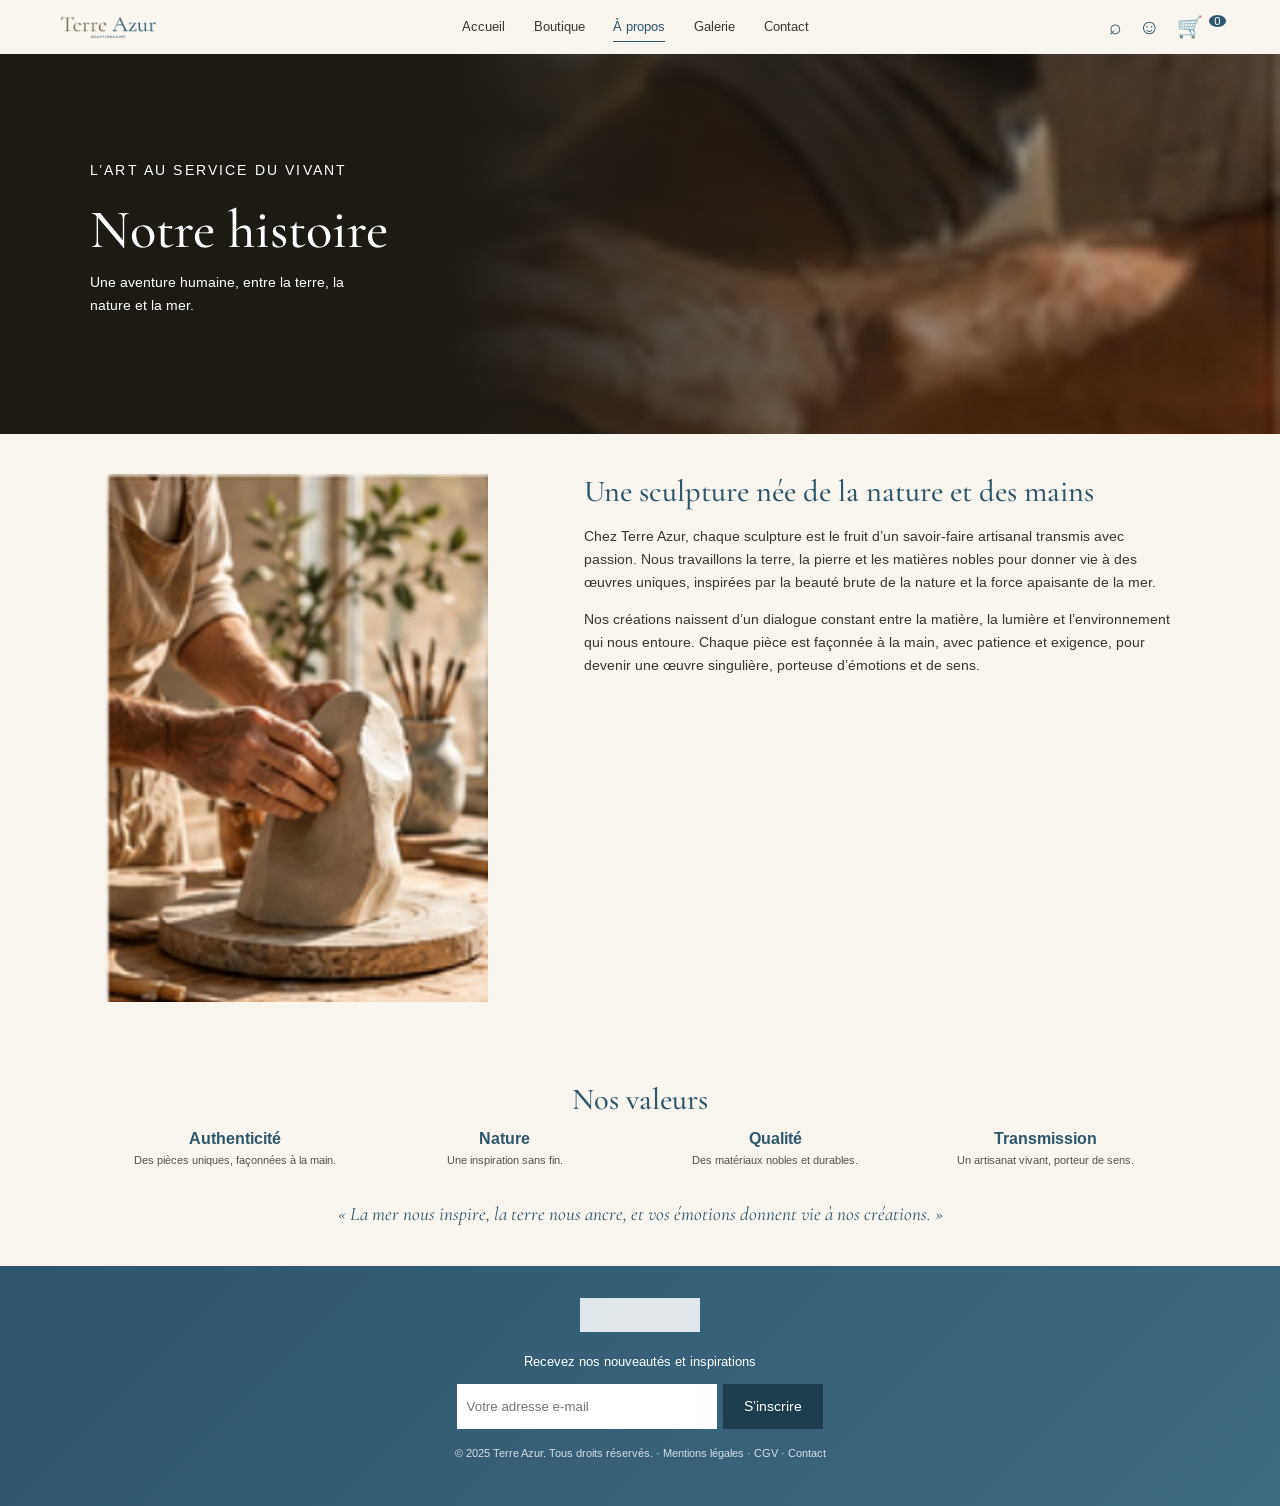
==== a-propos.html @ 793880fa "Add files via upload" ====
<!DOCTYPE html>
<html lang="fr">
 <head>
  <meta charset="utf-8"/>
  <meta content="width=device-width, initial-scale=1" name="viewport"/>
  <title>
   Notre histoire – Terre Azur
  </title>
  <meta content="Terre Azur, galerie d’art et boutique de sculptures uniques, façonnées par la terre, inspirées par la mer." name="description"/>
  <link href="https://fonts.googleapis.com" rel="preconnect"/>
  <link crossorigin="" href="https://fonts.gstatic.com" rel="preconnect"/>
  <link href="https://fonts.googleapis.com/css2?family=Arimo:wght@400;600&amp;family=Cormorant+Garamond:ital,wght@0,400;0,500;1,400&amp;display=swap" rel="stylesheet"/>
  <link href="style.css" rel="stylesheet"/>
 </head>
 <body>
  <!-- EN-TÊTE : logo, menu et icônes -->
  <header class="site-header">
   <a class="logo" href="index.html">
    <img alt="Terre Azur – Sculptures &amp; Art" height="158" src="images/logo.png" width="548"/>
   </a>
   <button aria-controls="menu" aria-expanded="false" aria-label="Ouvrir le menu" class="burger" type="button">
    ☰
   </button>
   <nav aria-label="Navigation principale" id="menu">
    <ul>
     <li>
      <a href="index.html">
       Accueil
      </a>
     </li>
     <li>
      <a href="boutique.html">
       Boutique
      </a>
     </li>
     <li>
      <a aria-current="page" href="a-propos.html">
       À propos
      </a>
     </li>
     <li>
      <a href="galerie.html">
       Galerie
      </a>
     </li>
     <li>
      <a href="contact.html">
       Contact
      </a>
     </li>
    </ul>
   </nav>
   <div class="tools">
    <button aria-label="Rechercher" type="button">
     ⌕
    </button>
    <button aria-label="Mon compte" type="button">
     ☺
    </button>
    <button aria-label="Panier" class="cart" type="button">
     🛒
     <span id="cart-count">
      0
     </span>
    </button>
   </div>
  </header>
  <!-- CONTENU PRINCIPAL de la page -->
  <main>
   <!-- BANNIÈRE du haut de page (image de fond + titre) -->
   <section class="hero hero-histoire">
    <div class="in">
     <p class="eyebrow">
      L’art au service du vivant
     </p>
     <h1>
      Notre histoire
     </h1>
     <p>
      Une aventure humaine, entre la terre, la nature et la mer.
     </p>
    </div>
   </section>
   <section class="sec story">
    <img alt="Les mains du sculpteur façonnant l’argile" loading="lazy" src="images/atelier-main.jpg"/>
    <div>
     <h2>
      Une sculpture née de la nature et des mains
     </h2>
     <p>
      Chez Terre Azur, chaque sculpture est le fruit d’un savoir-faire artisanal transmis avec passion. Nous travaillons la terre, la pierre et les matières nobles pour donner vie à des œuvres uniques, inspirées par la beauté brute de la nature et la force apaisante de la mer.
     </p>
     <p>
      Nos créations naissent d’un dialogue constant entre la matière, la lumière et l’environnement qui nous entoure. Chaque pièce est façonnée à la main, avec patience et exigence, pour devenir une œuvre singulière, porteuse d’émotions et de sens.
     </p>
    </div>
   </section>
   <!-- SECTION de contenu -->
   <section class="sec">
    <h2>
     Nos valeurs
    </h2>
    <ul class="grid4 vals">
     <li>
      <strong>
       Authenticité
      </strong>
      <small>
       Des pièces uniques, façonnées à la main.
      </small>
     </li>
     <li>
      <strong>
       Nature
      </strong>
      <small>
       Une inspiration sans fin.
      </small>
     </li>
     <li>
      <strong>
       Qualité
      </strong>
      <small>
       Des matériaux nobles et durables.
      </small>
     </li>
     <li>
      <strong>
       Transmission
      </strong>
      <small>
       Un artisanat vivant, porteur de sens.
      </small>
     </li>
    </ul>
    <blockquote>
     « La mer nous inspire, la terre nous ancre, et vos émotions donnent vie à nos créations. »
    </blockquote>
   </section>
  </main>
  <!-- PIED DE PAGE : newsletter et mentions -->
  <footer class="site-footer">
   <img alt="Terre Azur" class="flogo" height="158" src="images/logo.png" width="548"/>
   <!-- FORMULAIRE newsletter -->
   <form class="news" id="news">
    <label for="mail">
     Recevez nos nouveautés et inspirations
    </label>
    <div>
     <input id="mail" name="mail" placeholder="Votre adresse e-mail" required="" type="email"/>
     <button class="btn" type="submit">
      S’inscrire
     </button>
    </div>
    <p id="news-msg" role="status">
    </p>
   </form>
   <p class="legal">
    © 2025 Terre Azur. Tous droits réservés. · Mentions légales · CGV · Contact
   </p>
  </footer>
  <!-- On relie le fichier JavaScript -->
  <script src="script.js">
  </script>
 </body>
</html>
---- style.css ----
/* ===== COULEURS DE LA CHARTE GRAPHIQUE ===== */
:root {
    --bleu:#2e566a;
    --brun:#786a53;
    --tan:#b18f6c;
    --sable:#cba67d;
    --creme:#f8f5ef;
    --texte:#3a342b
}

*,
*::before,
*::after {
    box-sizing:border-box
}

body {
    margin:0;
    background:var(--creme);
    color:var(--texte);
    font-family:Arimo,Arial,sans-serif;
    line-height:1.6
}

h1,
h2,
h3 {
    font-family:"Cormorant Garamond",Georgia,serif;
    font-weight:500;
    line-height:1.2;
    margin:0 0 .5rem
}

h2 {
    font-size:1.9rem;
    color:var(--bleu);
    text-align:center
}

img {
    max-width:100%;
    height:auto;
    display:block
}

ul {
    list-style:none;
    margin:0;
    padding:0
}

a {
    color:inherit
}

/* ===== BOUTONS ===== */
.btn {
    display:inline-block;
    background:var(--bleu);
    color:#fff;
    border:0;
    padding:.7rem 1.3rem;
    font:inherit;
    font-size:.9rem;
    text-decoration:none;
    cursor:pointer
}

.btn:hover {
    background:var(--brun)
}

/* ===== EN-TÊTE (mobile) ===== */
.site-header {
    display:flex;
    align-items:center;
    justify-content:space-between;
    flex-wrap:wrap;
    gap:.5rem;
    padding:.6rem 1rem;
    background:var(--creme);
    position:sticky;
    top:0;
    z-index:10
}

.logo img {
    width:120px
}

.burger,
.tools button {
    background:none;
    border:0;
    font-size:1.3rem;
    cursor:pointer;
    color:var(--bleu)
}

.tools {
    display:flex;
    gap:.3rem
}

.cart span {
    font-size:.7rem;
    background:var(--bleu);
    color:#fff;
    border-radius:50%;
    padding:0 .35rem;
    vertical-align:top
}

#menu {
    display:none;
    width:100%;
    order:3
}

#menu.open {
    display:block
}

#menu a {
    display:block;
    padding:.6rem 0;
    text-decoration:none;
    font-size:.95rem
}

#menu a[aria-current] {
    color:var(--bleu);
    border-bottom:1px solid var(--bleu)
}

/* ===== BANNIÈRE ===== */
.hero {
    background:linear-gradient(180deg,rgba(29,26,20,.75),rgba(29,26,20,.35)),var(--bg) center/cover #1d1a14;
    color:#fff;
    padding:3rem 1.2rem;
    min-height:300px;
    display:flex;
    align-items:center
}

.hero h1 {
    font-size:2.6rem
}

.eyebrow {
    font-size:.7rem;
    letter-spacing:.15em;
    text-transform:uppercase;
    margin:0 0 .5rem
}

.hero p {
    max-width:34ch;
    margin:.3rem 0 1rem;
    font-size:.9rem
}

.hero .btn {
    margin-top:.5rem
}

/* ===== SECTIONS ===== */
.sec {
    padding:2.5rem 1rem;
    max-width:1100px;
    margin:0 auto
}

.sub,
.sub2 {
    text-align:center;
    font-size:.85rem;
    color:var(--brun);
    margin:0 0 1.5rem
}

.sub2 {
    font-family:"Cormorant Garamond",serif;
    font-size:1.3rem;
    margin-top:2rem
}

/* ===== GRILLES (mobile = 2 colonnes) ===== */
.grid2,
.grid3,
.grid4 {
    display:grid;
    gap:.8rem;
    grid-template-columns:repeat(2,1fr)
}

.grid2 img,
.grid3 img,
.grid4 img {
    width:100%;
    aspect-ratio:1;
    object-fit:cover
}

.univ a {
    text-decoration:none;
    font-size:.75rem
}

.univ span {
    display:block;
    background:#fff;
    padding:.4rem .6rem
}

/* ===== BANDEAU DES VALEURS ===== */
.values {
    background:var(--bleu);
    color:#fff;
    padding:1.5rem 1rem
}

.values ul {
    display:grid;
    grid-template-columns:repeat(2,1fr);
    gap:1rem;
    max-width:1100px;
    margin:auto;
    text-align:center
}

.values small,
.vals small {
    display:block;
    font-size:.7rem;
    opacity:.85
}

/* ===== PRODUITS DE LA BOUTIQUE ===== */
.card {
    position:relative;
    font-size:.8rem
}

.card h3 {
    font-size:1rem;
    margin:.3rem 0 0
}

.card p {
    margin:0;
    color:var(--brun)
}

.add {
    position:absolute;
    right:0;
    bottom:0;
    background:none;
    border:0;
    cursor:pointer;
    font-size:1rem
}

.card[hidden] {
    display:none
}

.filters {
    display:flex;
    gap:.5rem;
    overflow-x:auto;
    padding-bottom:1rem
}

.filters button {
    border:0;
    background:none;
    padding:.4rem 1rem;
    border-radius:2rem;
    font:inherit;
    font-size:.8rem;
    white-space:nowrap;
    cursor:pointer
}

.filters .on {
    background:var(--bleu);
    color:#fff
}

/* ===== PAGE À PROPOS ===== */
.story {
    display:grid;
    gap:1.5rem
}

.story h2 {
    text-align:left
}

.story p {
    font-size:.9rem
}

.vals {
    text-align:center
}

.vals strong {
    display:block;
    color:var(--bleu)
}

blockquote {
    margin:2rem 0 0;
    text-align:center;
    font:italic 1.2rem "Cormorant Garamond",serif;
    color:var(--bleu)
}

figcaption {
    font-size:.7rem;
    margin-top:.3rem
}

figure {
    margin:0
}

/* ===== PAGE CONTACT ===== */
.contact {
    display:grid;
    gap:2rem
}

.side h2 {
    text-align:left;
    margin-top:1rem
}

.side li {
    margin-bottom:1rem;
    font-size:.9rem
}

.side small {
    display:block;
    font-size:.75rem;
    color:var(--brun)
}

.cform {
    background:#f1ede5;
    padding:1.5rem
}

.cform h2 {
    text-align:left
}

.cform label {
    display:block;
    margin-top:.8rem;
    font-size:.8rem;
    font-weight:600
}

.cform input,
.cform select,
.cform textarea {
    width:100%;
    padding:.6rem;
    border:1px solid #ddd5c6;
    background:#fff;
    font:inherit
}

.cform .btn {
    width:100%;
    margin-top:1rem
}

.note {
    text-align:center;
    font:italic 1rem "Cormorant Garamond",serif;
    color:var(--bleu)
}

/* ===== PIED DE PAGE ===== */
.site-footer {
    background:linear-gradient(135deg,var(--bleu),#3d6b82);
    color:#fff;
    padding:2rem 1rem;
    text-align:center
}

.flogo {
    width:120px;
    margin:0 auto 1rem;
    filter:brightness(0) invert(1);
    opacity:.85
}

.news label {
    font-size:.8rem
}

.news div {
    display:flex;
    justify-content:center;
    gap:.4rem;
    margin:.6rem 0
}

.news input {
    padding:.6rem;
    border:0;
    min-width:0;
    flex:1;
    max-width:260px
}

.news .btn {
    background:#1f3e4d
}

.legal {
    font-size:.7rem;
    opacity:.8
}

/* ===== ORDINATEUR : à partir de 768px de large ===== */
@media(min-width:768px) {
    .site-header {
    flex-wrap:nowrap;
    padding:.6rem 3rem
}

.burger {
    display:none
}

#menu,
#menu.open {
    display:block;
    width:auto;
    order:0
}

#menu ul {
    display:flex;
    gap:1.8rem
}

#menu a {
    padding:.3rem 0;
    font-size:.8rem
}

.hero {
    padding:4rem 3rem;
    min-height:380px;
    background:linear-gradient(90deg,#1d1a14 35%,rgba(29,26,20,.1)),var(--bg) right/cover #1d1a14
}

.hero .in {
    width:min(1100px,100%);
    margin:auto
}

.hero h1 {
    font-size:3.4rem
}

.grid4 {
    grid-template-columns:repeat(4,1fr)
}

.grid3 {
    grid-template-columns:repeat(3,1fr)
}

.values ul {
    grid-template-columns:repeat(4,1fr)
}

.story {
    grid-template-columns:1fr 1.3fr;
    align-items:start
}

.contact {
    grid-template-columns:1fr 1.3fr
}


}


/* ===== IMAGES DE FOND DES BANNIÈRES (une par page) ===== */
.hero-galerie {
    --bg: url(images/hero-galerie.jpg);
}

.hero-contact {
    --bg: url(images/hero-contact.jpg);
}

.hero-accueil {
    --bg: url(images/hero-accueil.jpg);
}

.hero-histoire {
    --bg: url(images/hero-histoire.jpg);
}
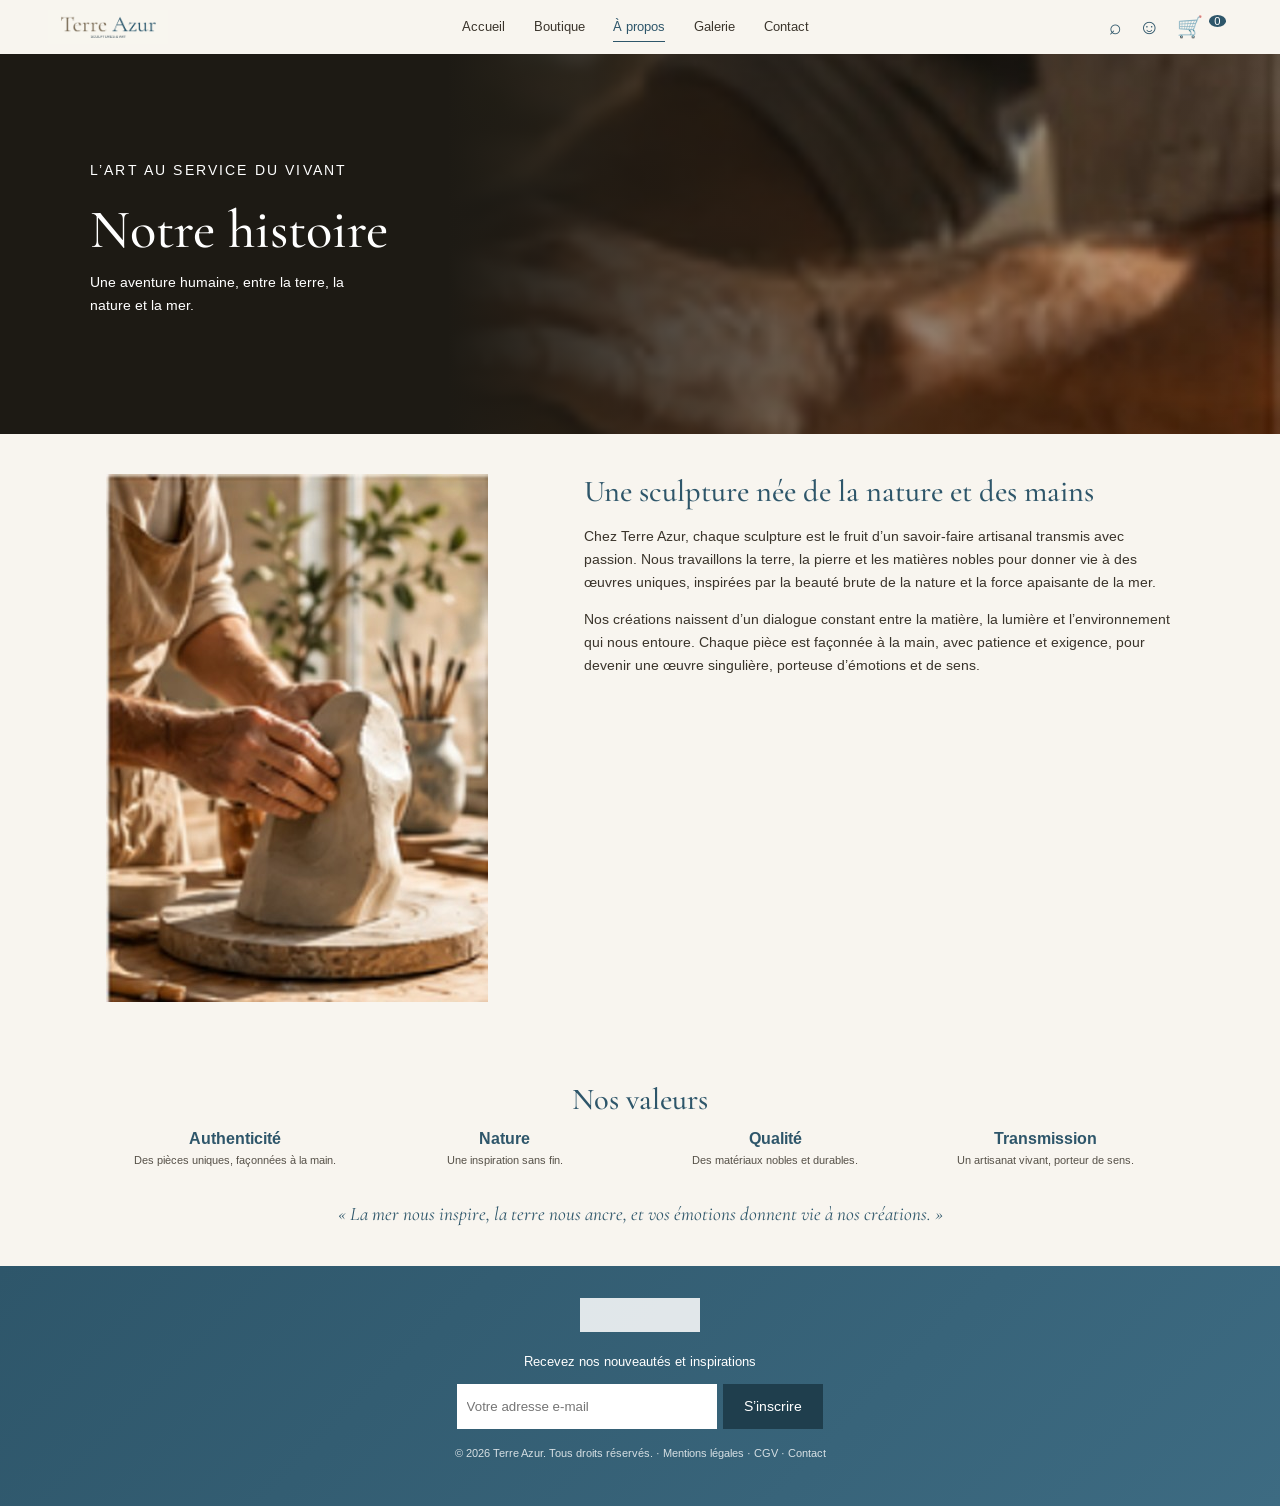
==== commit 238dee5f: "Update copyright year from 2025 to 2026" ====
--- a/a-propos.html
+++ b/a-propos.html
@@ -157,7 +157,7 @@
     </p>
    </form>
    <p class="legal">
-    © 2025 Terre Azur. Tous droits réservés. · Mentions légales · CGV · Contact
+    © 2026 Terre Azur. Tous droits réservés. · Mentions légales · CGV · Contact
    </p>
   </footer>
   <!-- On relie le fichier JavaScript -->
